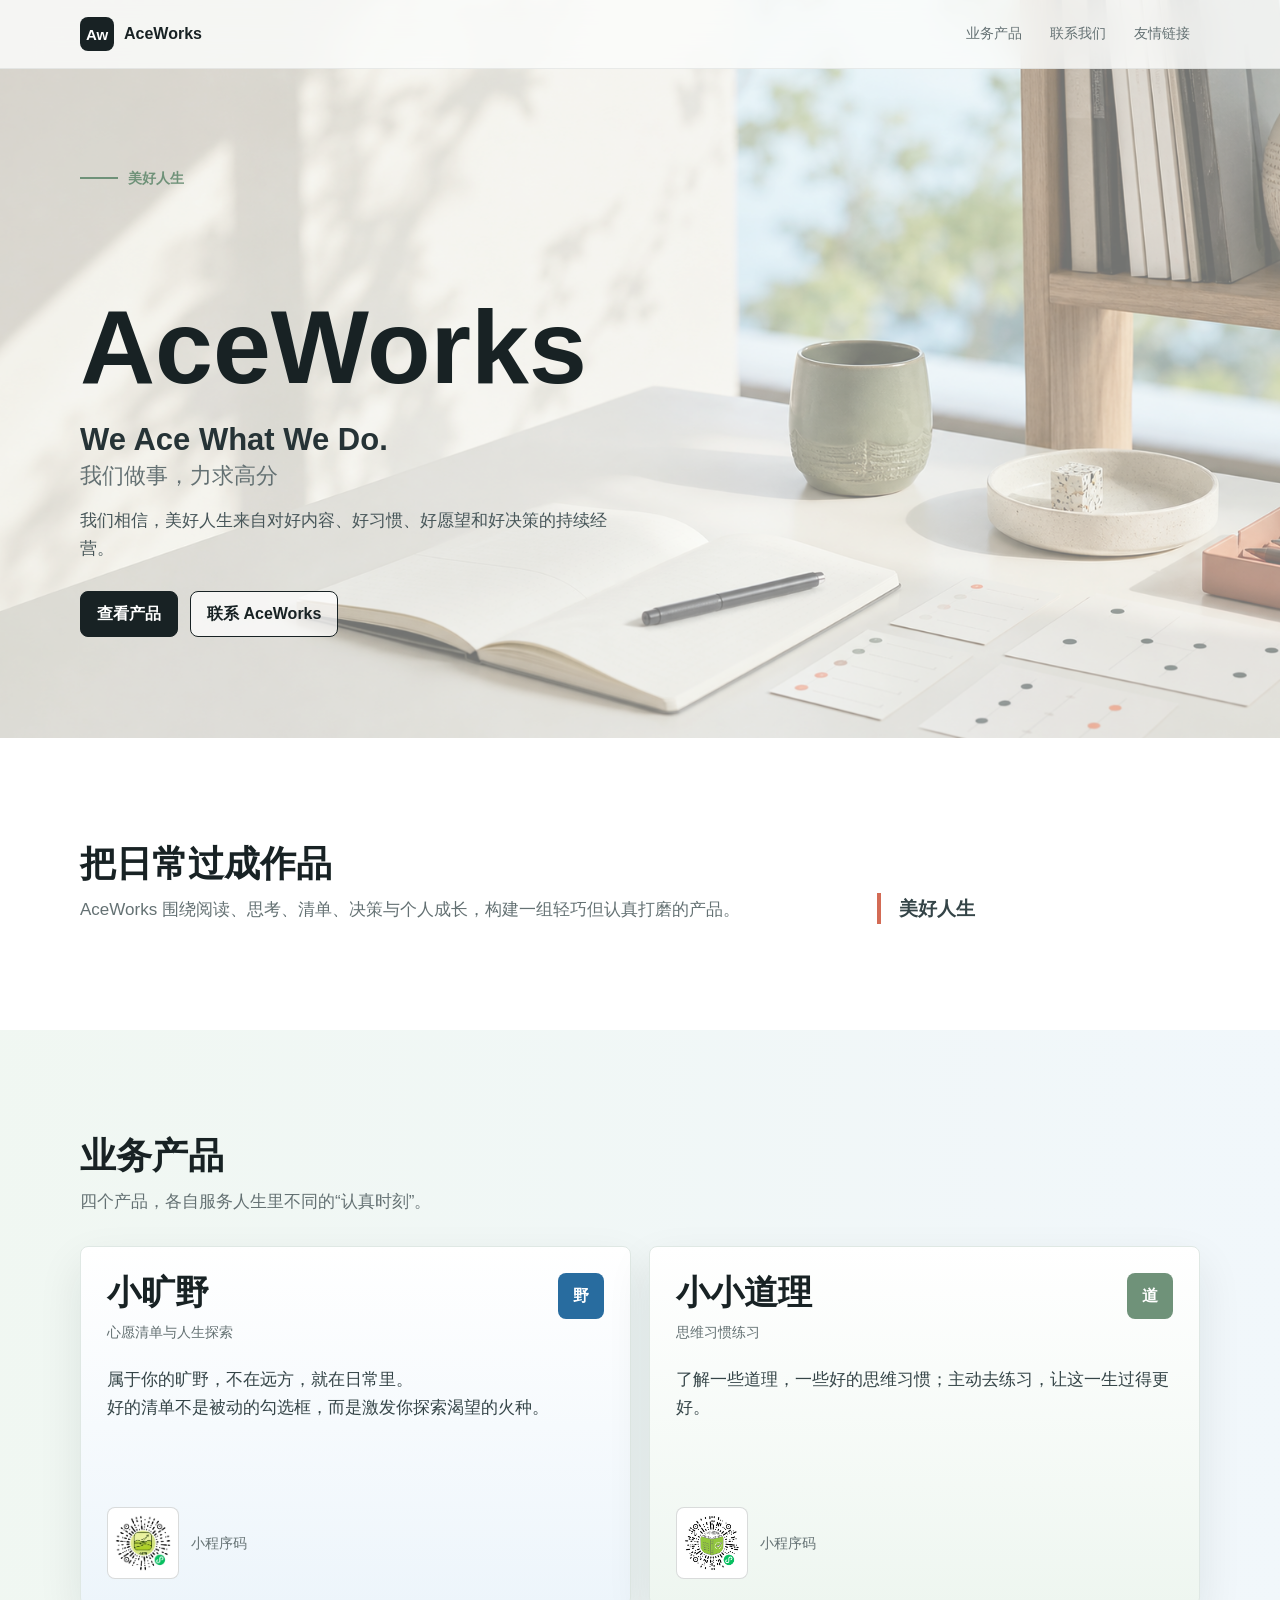
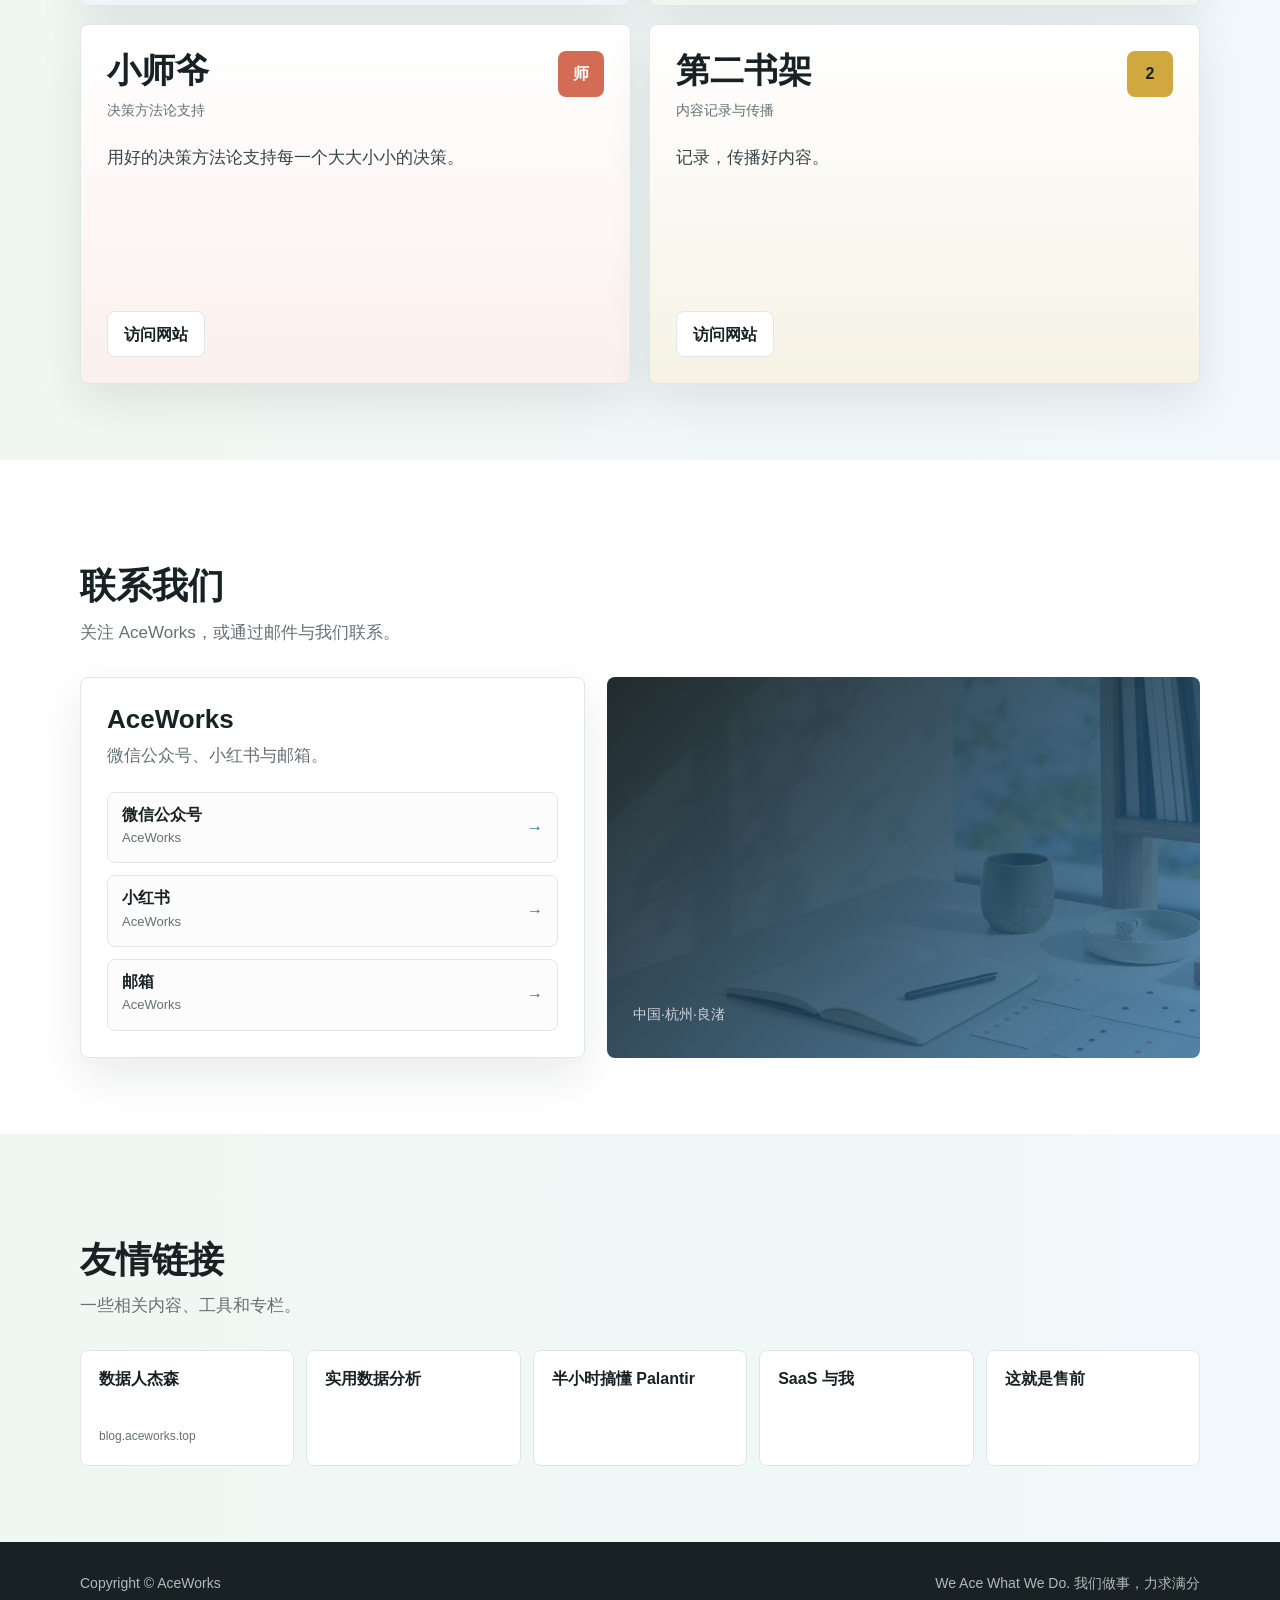
==== index.html @ 4d950285 "init" ====
<!doctype html>
<html lang="zh-CN">
<head>
  <meta charset="utf-8">
  <meta name="viewport" content="width=device-width, initial-scale=1">
  <title>AceWorks｜我们做事，力求高分</title>
  <meta name="description" content="AceWorks 公司介绍首页。我们做事，力求满分。理念：美好人生。">
  <link rel="stylesheet" href="assets/styles.css">
  <!-- Google tag (gtag.js) -->
<script async src="https://www.googletagmanager.com/gtag/js?id=G-B9Q34EMZPG"></script>
<script>
  window.dataLayer = window.dataLayer || [];
  function gtag(){dataLayer.push(arguments);}
  gtag('js', new Date());

  gtag('config', 'G-B9Q34EMZPG');
</script>
</head>
<body>
  <header class="site-header">
    <nav class="nav" aria-label="主导航">
      <a class="brand" href="#top" aria-label="AceWorks 首页">
        <span class="brand-mark">Aw</span>
        <span>AceWorks</span>
      </a>
      <div class="nav-links">
        <a href="#products">业务产品</a>
        <a href="#contact">联系我们</a>
        <a href="#links">友情链接</a>
      </div>
    </nav>
  </header>

  <section class="hero" id="top">
    <div class="hero-inner">
      <div class="hero-copy">
        <div class="eyebrow">美好人生</div>
        <h1>AceWorks</h1>
        <p class="slogan">We Ace What We Do.<span>我们做事，力求高分</span></p>
        <p class="hero-note">我们相信，美好人生来自对好内容、好习惯、好愿望和好决策的持续经营。</p>
        <div class="hero-actions">
          <a class="button" href="#products">查看产品</a>
          <a class="button secondary" href="#contact">联系 AceWorks</a>
        </div>
      </div>
    </div>
  </section>

  <main>
    <section class="section white" aria-labelledby="about-title">
      <div class="wrap">
        <div class="section-head">
          <div>
            <h2 id="about-title">把日常过成作品</h2>
            <p class="lead">AceWorks 围绕阅读、思考、清单、决策与个人成长，构建一组轻巧但认真打磨的产品。</p>
          </div>
          <div class="philosophy">美好人生</div>
        </div>
      </div>
    </section>

    <section class="section tint" id="products" aria-labelledby="products-title">
      <div class="wrap">
        <div class="section-head">
          <div>
            <h2 id="products-title">业务产品</h2>
            <p class="lead">四个产品，各自服务人生里不同的“认真时刻”。</p>
          </div>
        </div>

        <div class="product-grid">

                    <article class="product">
            <div class="product-top">
              <div>
                <h3>小旷野</h3>
                <div class="product-kicker">心愿清单与人生探索</div>
              </div>
              <div class="product-icon" aria-hidden="true">野</div>
            </div>
            <div>
              <p class="product-copy">属于你的旷野，不在远方，就在日常里。</p>
              <p class="product-copy">好的清单不是被动的勾选框，而是激发你探索渴望的火种。</p>
            </div>
            <div class="product-foot">
              <button class="qr-mini" type="button" data-qr="xiaokuangye" aria-label="查看小旷野小程序码"></button>
              <span class="qr-callout">小程序码</span>
            </div>
          </article>



          <article class="product">
            <div class="product-top">
              <div>
                <h3>小小道理</h3>
                <div class="product-kicker">思维习惯练习</div>
              </div>
              <div class="product-icon" aria-hidden="true">道</div>
            </div>
            <p class="product-copy">了解一些道理，一些好的思维习惯；主动去练习，让这一生过得更好。</p>
            <div class="product-foot">
              <button class="qr-mini" type="button" data-qr="xiaoxiaodaoli" aria-label="查看小小道理小程序码"></button>
              <span class="qr-callout">小程序码</span>
            </div>
          </article>



          <article class="product">
            <div class="product-top">
              <div>
                <h3>小师爷</h3>
                <div class="product-kicker">决策方法论支持</div>
              </div>
              <div class="product-icon" aria-hidden="true">师</div>
            </div>
            <p class="product-copy">用好的决策方法论支持每一个大大小小的决策。</p>
            <div class="product-foot">
              <a class="button ghost" href="https://istrategy.aceworks.top/" target="_blank" rel="noopener">访问网站</a>
            </div>
          </article>

                    <article class="product">
            <div class="product-top">
              <div>
                <h3>第二书架</h3>
                <div class="product-kicker">内容记录与传播</div>
              </div>
              <div class="product-icon" aria-hidden="true">2</div>
            </div>
            <p class="product-copy">记录，传播好内容。</p>
            <div class="product-foot">
              <a class="button ghost" href="https://r.aceworks.top/" target="_blank" rel="noopener">访问网站</a>
            </div>
          </article>

        </div>
      </div>
    </section>

    <section class="section white" id="contact" aria-labelledby="contact-title">
      <div class="wrap">
        <div class="section-head">
          <div>
            <h2 id="contact-title">联系我们</h2>
            <p class="lead">关注 AceWorks，或通过邮件与我们联系。</p>
          </div>
        </div>

        <div class="contact-layout">
          <div class="contact-panel">
            <h3>AceWorks</h3>
            <p class="lead">微信公众号、小红书与邮箱。</p>
            <div class="contact-list">
              <button class="contact-button" type="button" data-qr="wechat">
                <span><strong>微信公众号</strong><span>AceWorks</span></span>
                <span class="arrow">→</span>
              </button>
              <button class="contact-button" type="button" data-qr="xiaohongshu">
                <span><strong>小红书</strong><span>AceWorks</span></span>
                <span class="arrow">→</span>
              </button>
              <a class="contact-button" href="mailto:jason.zhao@live.cn">
                <span><strong>邮箱</strong><span>AceWorks</span></span>
                <span class="arrow">→</span>
              </a>
            </div>
          </div>

          <div class="location">
            <p>中国·杭州·良渚</p>
          </div>
        </div>
      </div>
    </section>

    <section class="section tint" id="links" aria-labelledby="links-title">
      <div class="wrap">
        <div class="section-head">
          <div>
            <h2 id="links-title">友情链接</h2>
            <p class="lead">一些相关内容、工具和专栏。</p>
          </div>
        </div>

        <div class="links-grid">
          <a class="friend-link" href="https://blog.aceworks.top/" target="_blank" rel="noopener">
            <strong>数据人杰森</strong>
            <span>blog.aceworks.top</span>
          </a>
          <a class="friend-link" href="https://xiaobot.net/p/bi" target="_blank" rel="noopener">
            <strong>实用数据分析</strong>
          </a>
          <a class="friend-link" href="https://xiaobot.net/p/saas" target="_blank" rel="noopener">
            <strong>半小时搞懂 Palantir</strong>
          </a>
          <a class="friend-link" href="https://xiaobot.net/p/saas" target="_blank" rel="noopener">
            <strong>SaaS 与我</strong>
          </a>
          <a class="friend-link" href="https://xiaobot.net/p/saas" target="_blank" rel="noopener">
            <strong>这就是售前</strong>
          </a>
        </div>
      </div>
    </section>
  </main>

  <footer class="site-footer">
    <div class="footer-inner">
      <span>Copyright © AceWorks</span>
      <span>We Ace What We Do. 我们做事，力求满分</span>
    </div>
  </footer>

  <div class="modal" id="qrModal" role="dialog" aria-modal="true" aria-labelledby="qrTitle" aria-hidden="true">
    <div class="modal-dialog">
      <div class="modal-head">
        <div>
          <h2 class="modal-title" id="qrTitle">AceWorks</h2>
          <p class="modal-subtitle" id="qrSubtitle">二维码</p>
        </div>
        <button class="close" type="button" data-close aria-label="关闭">×</button>
      </div>
      <div class="qr-large" id="qrLarge"></div>
      <p class="modal-note" id="qrNote">二维码素材待补充</p>
    </div>
  </div>

  <script>
    const qrContent = {
      xiaoxiaodaoli: {
        title: "小小道理",
        subtitle: "小程序码",
        note: "扫码打开小小道理小程序",
        image: "assets/xxdl.png"
      },
      xiaokuangye: {
        title: "小旷野",
        subtitle: "小程序码",
        note: "扫码打开小旷野小程序",
        image: "assets/xky.jpg"
      },
      wechat: {
        title: "微信公众号",
        subtitle: "AceWorks",
        note: "扫码关注 AceWorks 微信公众号",
        image: "assets/aceworks_mp.jpg"
      },
      xiaohongshu: {
        title: "小红书",
        subtitle: "AceWorks",
        note: "小红书二维码素材待补充",
        seed: "aceworks-xiaohongshu"
      }
    };

    const modal = document.querySelector("#qrModal");
    const qrTitle = document.querySelector("#qrTitle");
    const qrSubtitle = document.querySelector("#qrSubtitle");
    const qrNote = document.querySelector("#qrNote");
    const qrLarge = document.querySelector("#qrLarge");
    const closeButton = document.querySelector("[data-close]");

    function hashSeed(seed) {
      let value = 2166136261;
      for (let index = 0; index < seed.length; index += 1) {
        value ^= seed.charCodeAt(index);
        value = Math.imul(value, 16777619);
      }
      return value >>> 0;
    }

    function shouldFill(seedValue, row, col) {
      const mixed = Math.imul(row + 11, 2654435761) ^ Math.imul(col + 17, 1597334677) ^ seedValue;
      return (mixed >>> 0) % 7 < 3;
    }

    function isFinder(row, col, top, left) {
      const r = row - top;
      const c = col - left;
      if (r < 0 || r > 6 || c < 0 || c > 6) {
        return false;
      }
      return r === 0 || r === 6 || c === 0 || c === 6 || (r >= 2 && r <= 4 && c >= 2 && c <= 4);
    }

    function renderQr(target, seed) {
      const seedValue = hashSeed(seed);
      const grid = document.createElement("div");
      grid.className = "qr-grid";

      for (let row = 0; row < 21; row += 1) {
        for (let col = 0; col < 21; col += 1) {
          const cell = document.createElement("span");
          const finder = isFinder(row, col, 0, 0) || isFinder(row, col, 0, 14) || isFinder(row, col, 14, 0);
          const timing = (row === 8 || col === 8) && (row + col) % 2 === 0;
          const filled = finder || timing || shouldFill(seedValue, row, col);
          cell.className = filled ? "qr-cell is-dark" : "qr-cell";
          grid.appendChild(cell);
        }
      }

      target.textContent = "";
      target.appendChild(grid);
    }

    function renderQrImage(target, content) {
      if (!content.image) {
        renderQr(target, content.seed);
        return;
      }

      const image = document.createElement("img");
      image.className = "qr-image";
      image.src = content.image;
      image.alt = `${content.title}${content.subtitle}`;

      target.textContent = "";
      target.appendChild(image);
    }

    function openQr(key) {
      const content = qrContent[key];
      if (!content) {
        return;
      }

      qrTitle.textContent = content.title;
      qrSubtitle.textContent = content.subtitle;
      qrNote.textContent = content.note;
      renderQrImage(qrLarge, content);
      modal.classList.add("is-open");
      modal.setAttribute("aria-hidden", "false");
      closeButton.focus();
    }

    function closeQr() {
      modal.classList.remove("is-open");
      modal.setAttribute("aria-hidden", "true");
    }

    document.querySelectorAll("[data-qr]").forEach((trigger) => {
      const key = trigger.getAttribute("data-qr");
      if (trigger.classList.contains("qr-mini")) {
        renderQrImage(trigger, qrContent[key]);
      }
      trigger.addEventListener("click", () => openQr(key));
    });

    closeButton.addEventListener("click", closeQr);
    modal.addEventListener("click", (event) => {
      if (event.target === modal) {
        closeQr();
      }
    });
    document.addEventListener("keydown", (event) => {
      if (event.key === "Escape") {
        closeQr();
      }
    });
  </script>
</body>
</html>
---- assets/styles.css ----
:root {
  --ink: #182224;
  --muted: #647173;
  --paper: #fbfcfb;
  --white: #ffffff;
  --line: #dfe8e4;
  --sage: #6f9279;
  --blue: #286c9f;
  --coral: #d36b55;
  --yellow: #d0a83f;
  --soft-green: #eef6f0;
  --soft-blue: #edf5fb;
  --soft-coral: #fbf0ed;
  --shadow: 0 18px 45px rgba(24, 34, 36, 0.09);
}

* {
  box-sizing: border-box;
}

html {
  scroll-behavior: smooth;
}

body {
  margin: 0;
  color: var(--ink);
  background: var(--paper);
  font-family: -apple-system, BlinkMacSystemFont, "Segoe UI", "PingFang SC", "Microsoft YaHei", sans-serif;
  line-height: 1.65;
}

img {
  display: block;
  max-width: 100%;
}

a {
  color: inherit;
  text-decoration: none;
}

button,
input,
textarea {
  font: inherit;
}

.site-header {
  position: fixed;
  z-index: 10;
  top: 0;
  left: 0;
  right: 0;
  border-bottom: 1px solid rgba(24, 34, 36, 0.08);
  background: rgba(251, 252, 251, 0.84);
  backdrop-filter: blur(18px);
}

.nav {
  width: min(1120px, calc(100% - 40px));
  min-height: 68px;
  margin: 0 auto;
  display: flex;
  align-items: center;
  justify-content: space-between;
  gap: 24px;
}

.brand {
  display: inline-flex;
  align-items: center;
  gap: 10px;
  font-weight: 800;
  letter-spacing: 0;
}

.brand-mark {
  width: 34px;
  height: 34px;
  display: grid;
  place-items: center;
  color: var(--white);
  background: var(--ink);
  border-radius: 8px;
  font-size: 15px;
  line-height: 1;
}

.nav-links {
  display: flex;
  align-items: center;
  gap: 8px;
  color: var(--muted);
  font-size: 14px;
  white-space: nowrap;
}

.nav-links a {
  padding: 7px 10px;
  border-radius: 8px;
}

.nav-links a:hover {
  color: var(--ink);
  background: rgba(111, 146, 121, 0.12);
}

.hero {
  min-height: 82svh;
  position: relative;
  display: grid;
  align-items: center;
  overflow: hidden;
  background: url("aceworks-hero.png") center / cover no-repeat;
}

.hero::before {
  content: "";
  position: absolute;
  inset: 0;
  background: rgba(248, 250, 247, 0.46);
}

.hero-inner {
  position: relative;
  z-index: 1;
  width: min(1120px, calc(100% - 40px));
  margin: 0 auto;
  padding: 118px 0 58px;
}

.hero-copy {
  width: min(690px, 100%);
}

.eyebrow {
  display: inline-flex;
  align-items: center;
  gap: 10px;
  margin-bottom: 22px;
  color: var(--sage);
  font-size: 14px;
  font-weight: 760;
}

.eyebrow::before {
  content: "";
  width: 38px;
  height: 2px;
  background: currentColor;
}

h3 {
  margin-top: 0;
}
p {
  margin-top: 0;
}

h1 {
  margin-bottom: 22px;
  font-size: clamp(46px, 9vw, 104px);
  line-height: 0.95;
  letter-spacing: 0;
  font-weight: 860;
}

.slogan {
  margin-bottom: 16px;
  font-size: clamp(20px, 3vw, 31px);
  line-height: 1.35;
  color: #263336;
  font-weight: 720;
}

.slogan span {
  display: block;
  color: var(--muted);
  font-size: clamp(17px, 2vw, 22px);
  font-weight: 520;
}

.hero-note {
  max-width: 540px;
  margin-bottom: 28px;
  color: #465558;
  font-size: 17px;
}

.hero-actions {
  display: flex;
  flex-wrap: wrap;
  gap: 12px;
}

.button {
  min-height: 46px;
  display: inline-flex;
  align-items: center;
  justify-content: center;
  gap: 8px;
  padding: 11px 16px;
  border: 1px solid var(--ink);
  border-radius: 8px;
  background: var(--ink);
  color: var(--white);
  cursor: pointer;
  font-weight: 720;
  line-height: 1.2;
  transition: transform 160ms ease, box-shadow 160ms ease, background 160ms ease;
}

.button:hover {
  transform: translateY(-1px);
  box-shadow: 0 10px 22px rgba(24, 34, 36, 0.18);
}

.button.secondary {
  color: var(--ink);
  background: rgba(255, 255, 255, 0.72);
}

.button.ghost {
  color: var(--ink);
  background: var(--white);
  border-color: var(--line);
}

main {
  background: var(--paper);
}

.section {
  padding: 76px 0;
}

.section.white {
  background: var(--white);
}

.section.tint {
  background:
    linear-gradient(90deg, rgba(238, 246, 240, 0.82), rgba(237, 245, 251, 0.72));
}

.wrap {
  width: min(1120px, calc(100% - 40px));
  margin: 0 auto;
}

.section-head {
  display: grid;
  grid-template-columns: minmax(0, 0.7fr) minmax(260px, 0.3fr);
  gap: 42px;
  align-items: end;
  margin-bottom: 30px;
}

h2 {
  margin-bottom: 12px;
  font-size: 36px;
  line-height: 1.12;
  letter-spacing: 0;
  font-weight: 820;
}

.lead {
  margin-bottom: 0;
  color: var(--muted);
  font-size: 17px;
}

.philosophy {
  padding-left: 18px;
  border-left: 4px solid var(--coral);
  color: #344447;
  font-size: 19px;
  font-weight: 700;
}

.product-grid {
  display: grid;
  grid-template-columns: repeat(2, minmax(0, 1fr));
  gap: 18px;
}

.product {
  min-width: 0;
  min-height: 360px;
  display: grid;
  grid-template-rows: auto 1fr auto;
  gap: 22px;
  padding: 26px;
  border: 1px solid var(--line);
  border-radius: 8px;
  background: var(--white);
  box-shadow: var(--shadow);
}

.product:nth-child(1) {
  background: linear-gradient(180deg, #ffffff, var(--soft-blue));
}

.product:nth-child(2) {
  background: linear-gradient(180deg, #ffffff, var(--soft-green));
}

.product:nth-child(3) {
  background: linear-gradient(180deg, #ffffff, var(--soft-coral));
}

.product:nth-child(4) {
  background: linear-gradient(180deg, #ffffff, #f6f2e5);
}

.product-top {
  display: flex;
  justify-content: space-between;
  gap: 18px;
  align-items: flex-start;
}

h3 {
  margin-bottom: 8px;
  font-size: clamp(24px, 3vw, 34px);
  line-height: 1.16;
  letter-spacing: 0;
  font-weight: 820;
}

.product-kicker {
  color: var(--muted);
  font-size: 14px;
}

.product-icon {
  width: 46px;
  height: 46px;
  flex: 0 0 auto;
  display: grid;
  place-items: center;
  color: var(--white);
  border-radius: 8px;
  background: var(--sage);
  font-weight: 820;
}

.product:nth-child(1) .product-icon {
  background: var(--blue);
}

.product:nth-child(3) .product-icon {
  background: var(--coral);
}

.product:nth-child(4) .product-icon {
  background: var(--yellow);
  color: var(--ink);
}

.product-copy {
  margin: 0;
  color: #344447;
  font-size: 17px;
}

.quote {
  margin: 14px 0 0;
  padding-left: 14px;
  border-left: 3px solid rgba(211, 107, 85, 0.66);
  color: #5a4945;
  font-size: 15px;
}

.product-foot {
  display: flex;
  flex-wrap: wrap;
  align-items: center;
  gap: 12px;
}

.qr-mini {
  width: 72px;
  height: 72px;
  display: grid;
  place-items: center;
  padding: 7px;
  border: 1px solid rgba(24, 34, 36, 0.16);
  border-radius: 8px;
  background: var(--white);
  cursor: pointer;
  overflow: hidden;
}

.qr-mini .qr-grid {
  width: 100%;
  height: 100%;
}

.qr-callout {
  display: inline-flex;
  align-items: center;
  gap: 10px;
  color: var(--muted);
  font-size: 14px;
}

.contact-layout {
  display: grid;
  grid-template-columns: minmax(0, 0.46fr) minmax(0, 0.54fr);
  gap: 22px;
  align-items: stretch;
}

.contact-panel {
  padding: 26px;
  border: 1px solid var(--line);
  border-radius: 8px;
  background: var(--white);
  box-shadow: var(--shadow);
}

.contact-panel h3 {
  font-size: 26px;
}

.contact-list {
  display: grid;
  gap: 12px;
  margin-top: 22px;
}

.contact-button {
  width: 100%;
  min-height: 54px;
  display: flex;
  align-items: center;
  justify-content: space-between;
  gap: 16px;
  padding: 12px 14px;
  border: 1px solid var(--line);
  border-radius: 8px;
  background: var(--paper);
  color: var(--ink);
  cursor: pointer;
  text-align: left;
}

.contact-button:hover {
  border-color: rgba(40, 108, 159, 0.42);
  background: var(--soft-blue);
}

.contact-button strong {
  display: block;
  color: var(--ink);
  line-height: 1.2;
}

.contact-button > span:first-child {
  color: var(--ink);
  font-size: inherit;
}

.contact-button > span:first-child > span {
  color: var(--muted);
  font-size: 13px;
}

.arrow {
  flex: 0 0 auto;
  color: var(--blue);
  font-weight: 800;
}

.location {
  min-height: 100%;
  display: grid;
  align-content: end;
  padding: 26px;
  color: var(--white);
  border-radius: 8px;
  background:
    linear-gradient(135deg, rgba(24, 34, 36, 0.94), rgba(40, 108, 159, 0.74)),
    url("aceworks-hero.png") center / cover no-repeat;
}

.location p {
  margin-bottom: 6px;
  color: rgba(255, 255, 255, 0.76);
  font-size: 14px;
}

.location strong {
  font-size: clamp(34px, 5vw, 62px);
  line-height: 1;
  letter-spacing: 0;
}

.links-grid {
  display: grid;
  grid-template-columns: repeat(5, minmax(0, 1fr));
  gap: 12px;
}

.friend-link {
  min-height: 116px;
  display: flex;
  flex-direction: column;
  justify-content: space-between;
  gap: 18px;
  padding: 18px;
  border: 1px solid var(--line);
  border-radius: 8px;
  background: var(--white);
  color: var(--ink);
}

.friend-link:hover {
  border-color: rgba(111, 146, 121, 0.5);
  box-shadow: 0 12px 24px rgba(24, 34, 36, 0.08);
}

.friend-link strong {
  font-size: 16px;
  line-height: 1.3;
}

.friend-link span {
  color: var(--muted);
  font-size: 12px;
  overflow-wrap: anywhere;
}

.site-footer {
  padding: 30px 0 38px;
  color: var(--muted);
  background: var(--ink);
}

.footer-inner {
  width: min(1120px, calc(100% - 40px));
  margin: 0 auto;
  display: flex;
  justify-content: space-between;
  gap: 20px;
  color: rgba(255, 255, 255, 0.68);
  font-size: 14px;
}

.modal {
  position: fixed;
  z-index: 30;
  inset: 0;
  display: none;
  align-items: center;
  justify-content: center;
  padding: 24px;
  background: rgba(16, 24, 26, 0.58);
}

.modal.is-open {
  display: flex;
}

.modal-dialog {
  width: min(380px, 100%);
  padding: 24px;
  border-radius: 8px;
  background: var(--white);
  box-shadow: 0 26px 80px rgba(0, 0, 0, 0.24);
}

.modal-head {
  display: flex;
  justify-content: space-between;
  align-items: flex-start;
  gap: 18px;
  margin-bottom: 18px;
}

.modal-title {
  margin: 0;
  font-size: 23px;
  line-height: 1.2;
}

.modal-subtitle {
  margin: 7px 0 0;
  color: var(--muted);
  font-size: 14px;
}

.close {
  width: 34px;
  height: 34px;
  display: grid;
  place-items: center;
  border: 1px solid var(--line);
  border-radius: 8px;
  background: var(--paper);
  color: var(--ink);
  cursor: pointer;
  font-size: 20px;
  line-height: 1;
}

.qr-large {
  width: min(260px, 100%);
  aspect-ratio: 1;
  margin: 0 auto;
  padding: 16px;
  border: 1px solid var(--line);
  border-radius: 8px;
  background: var(--white);
}

.qr-grid {
  display: grid;
  grid-template-columns: repeat(21, 1fr);
  grid-template-rows: repeat(21, 1fr);
  width: 100%;
  height: 100%;
  background: #fff;
}

.qr-cell {
  background: transparent;
}

.qr-cell.is-dark {
  background: var(--ink);
}

.qr-image {
  width: 100%;
  height: 100%;
  object-fit: contain;
}

.modal-note {
  margin: 14px 0 0;
  color: var(--muted);
  font-size: 13px;
  text-align: center;
}

@media (max-width: 900px) {
  .nav {
    min-height: 62px;
  }

  .nav-links {
    display: none;
  }

  .hero {
    min-height: 80svh;
    background-position: 58% center;
  }

  .hero::before {
    background: rgba(248, 250, 247, 0.68);
  }

  .section {
    padding: 58px 0;
  }

  .section-head,
  .contact-layout {
    grid-template-columns: 1fr;
  }

  .product-grid {
    grid-template-columns: 1fr;
  }

  .links-grid {
    grid-template-columns: repeat(2, minmax(0, 1fr));
  }
}

@media (max-width: 560px) {
  .nav,
  .hero-inner,
  .wrap,
  .footer-inner {
    width: min(100% - 28px, 1120px);
  }

  .hero-inner {
    padding-top: 98px;
  }

  .hero-actions,
  .product-foot {
    align-items: stretch;
    flex-direction: column;
  }

  .button {
    width: 100%;
  }

  .product,
  .contact-panel,
  .location {
    padding: 20px;
  }

  .product-top {
    align-items: center;
  }

  .links-grid {
    grid-template-columns: 1fr;
  }

  .footer-inner {
    flex-direction: column;
  }
}
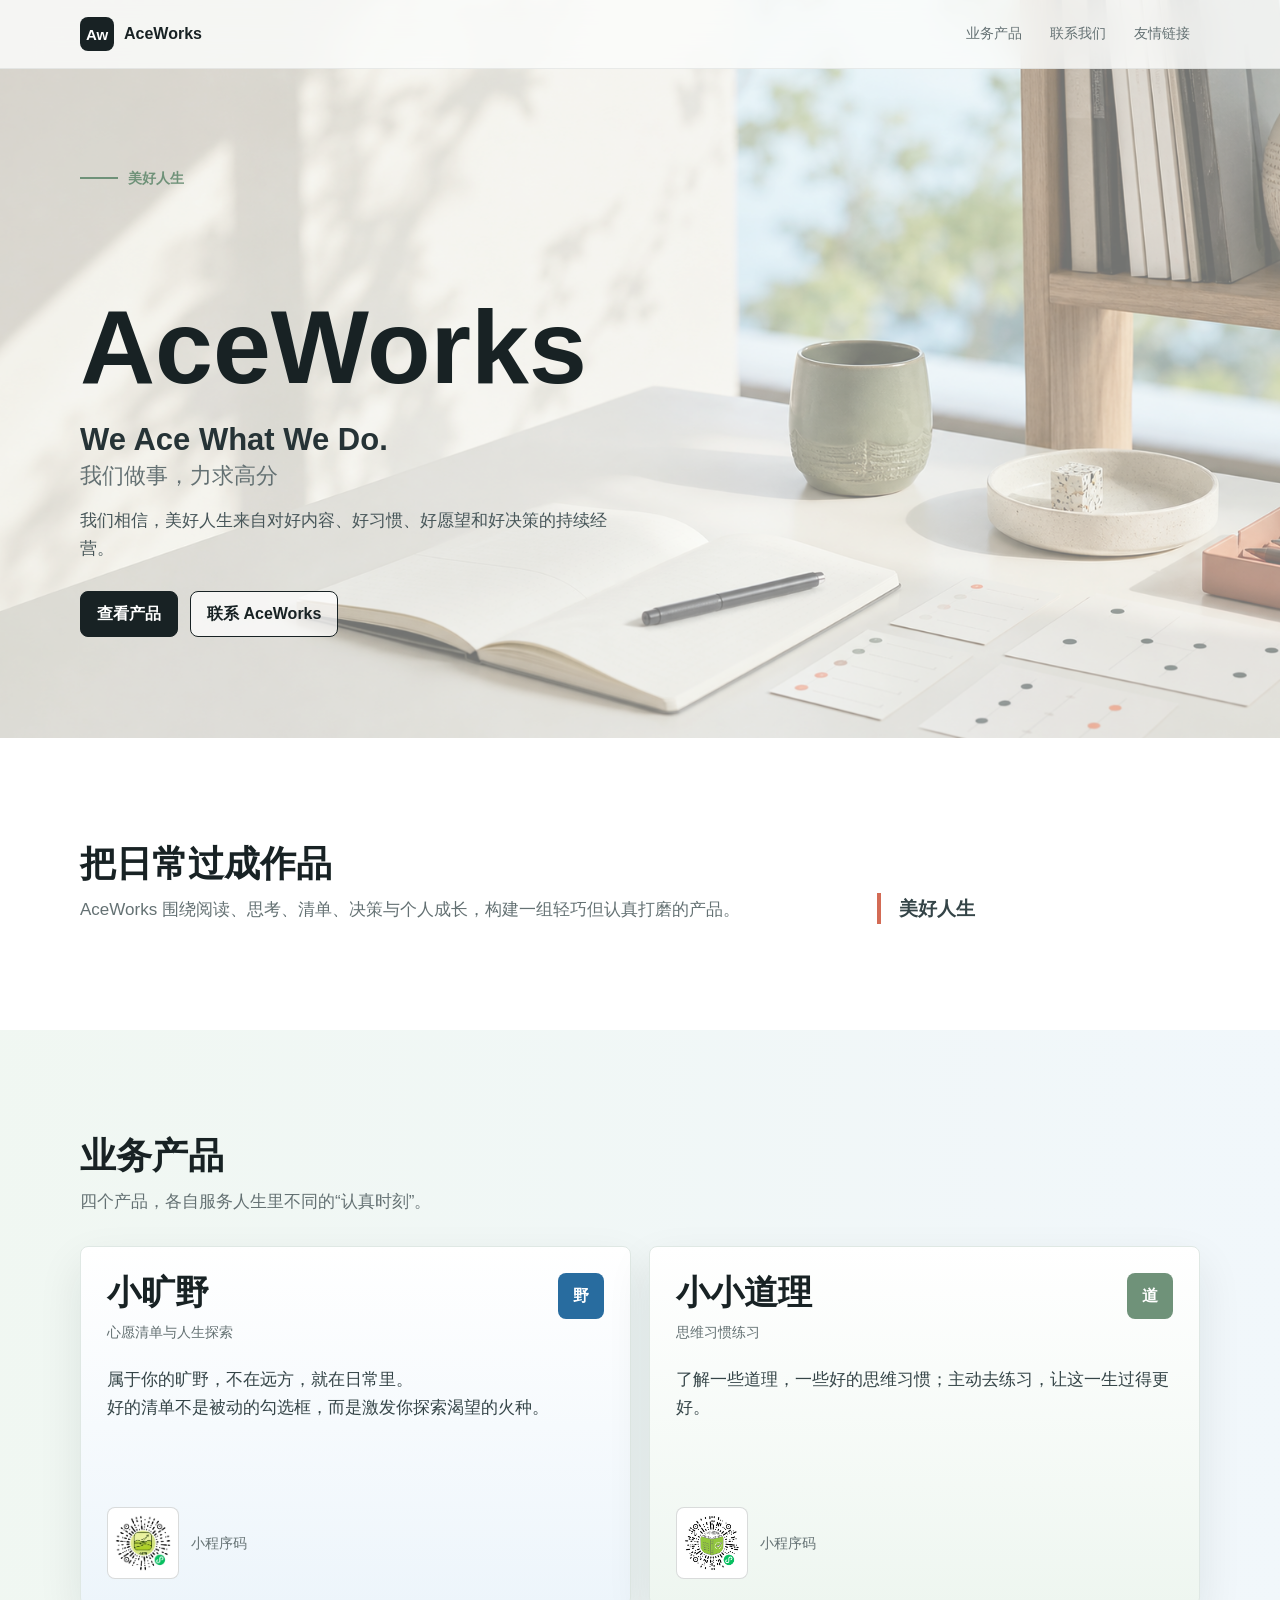
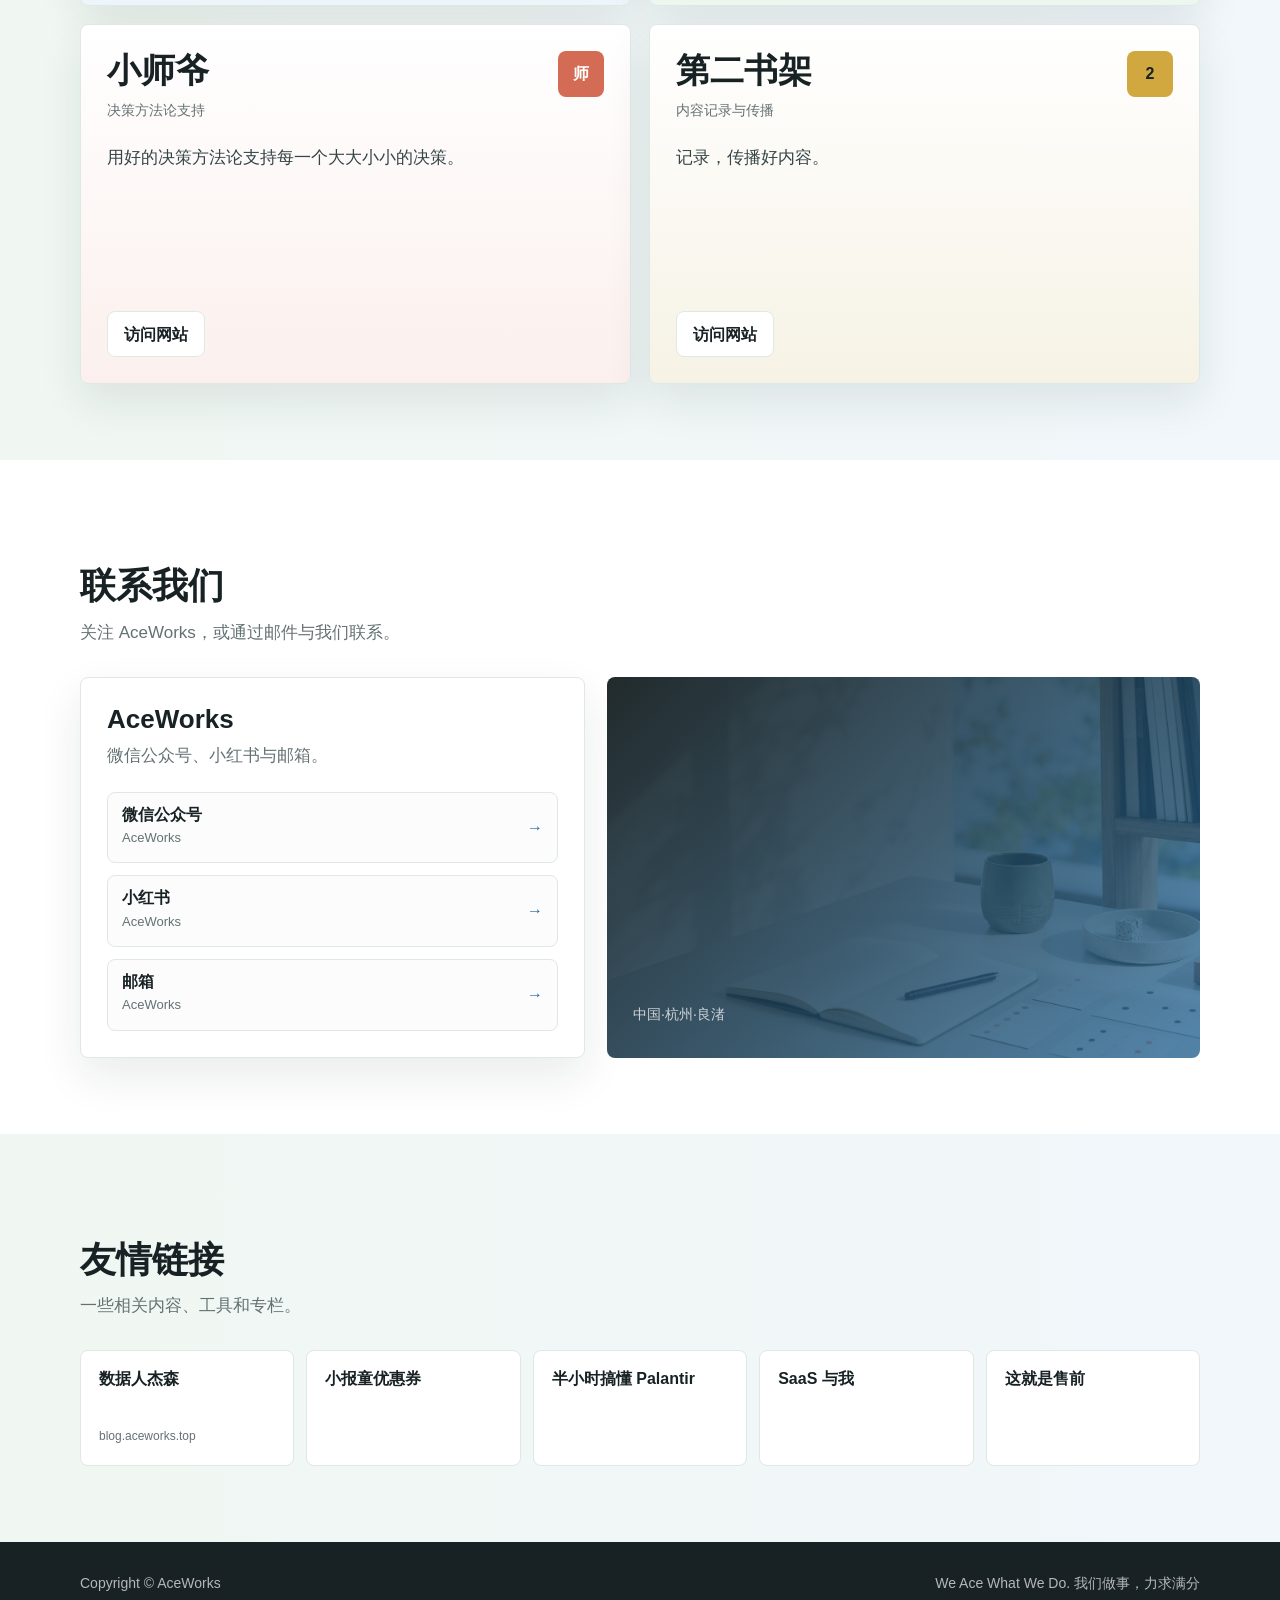
==== commit f4a3c2a3: "add static resource" ====
--- a/index.html
+++ b/index.html
@@ -189,8 +189,8 @@
             <strong>数据人杰森</strong>
             <span>blog.aceworks.top</span>
           </a>
-          <a class="friend-link" href="https://xiaobot.net/p/bi" target="_blank" rel="noopener">
-            <strong>实用数据分析</strong>
+          <a class="friend-link" href="https://aceworks.top/xiaobot.html" target="_blank" rel="noopener">
+            <strong>小报童优惠券</strong>
           </a>
           <a class="friend-link" href="https://xiaobot.net/p/saas" target="_blank" rel="noopener">
             <strong>半小时搞懂 Palantir</strong>
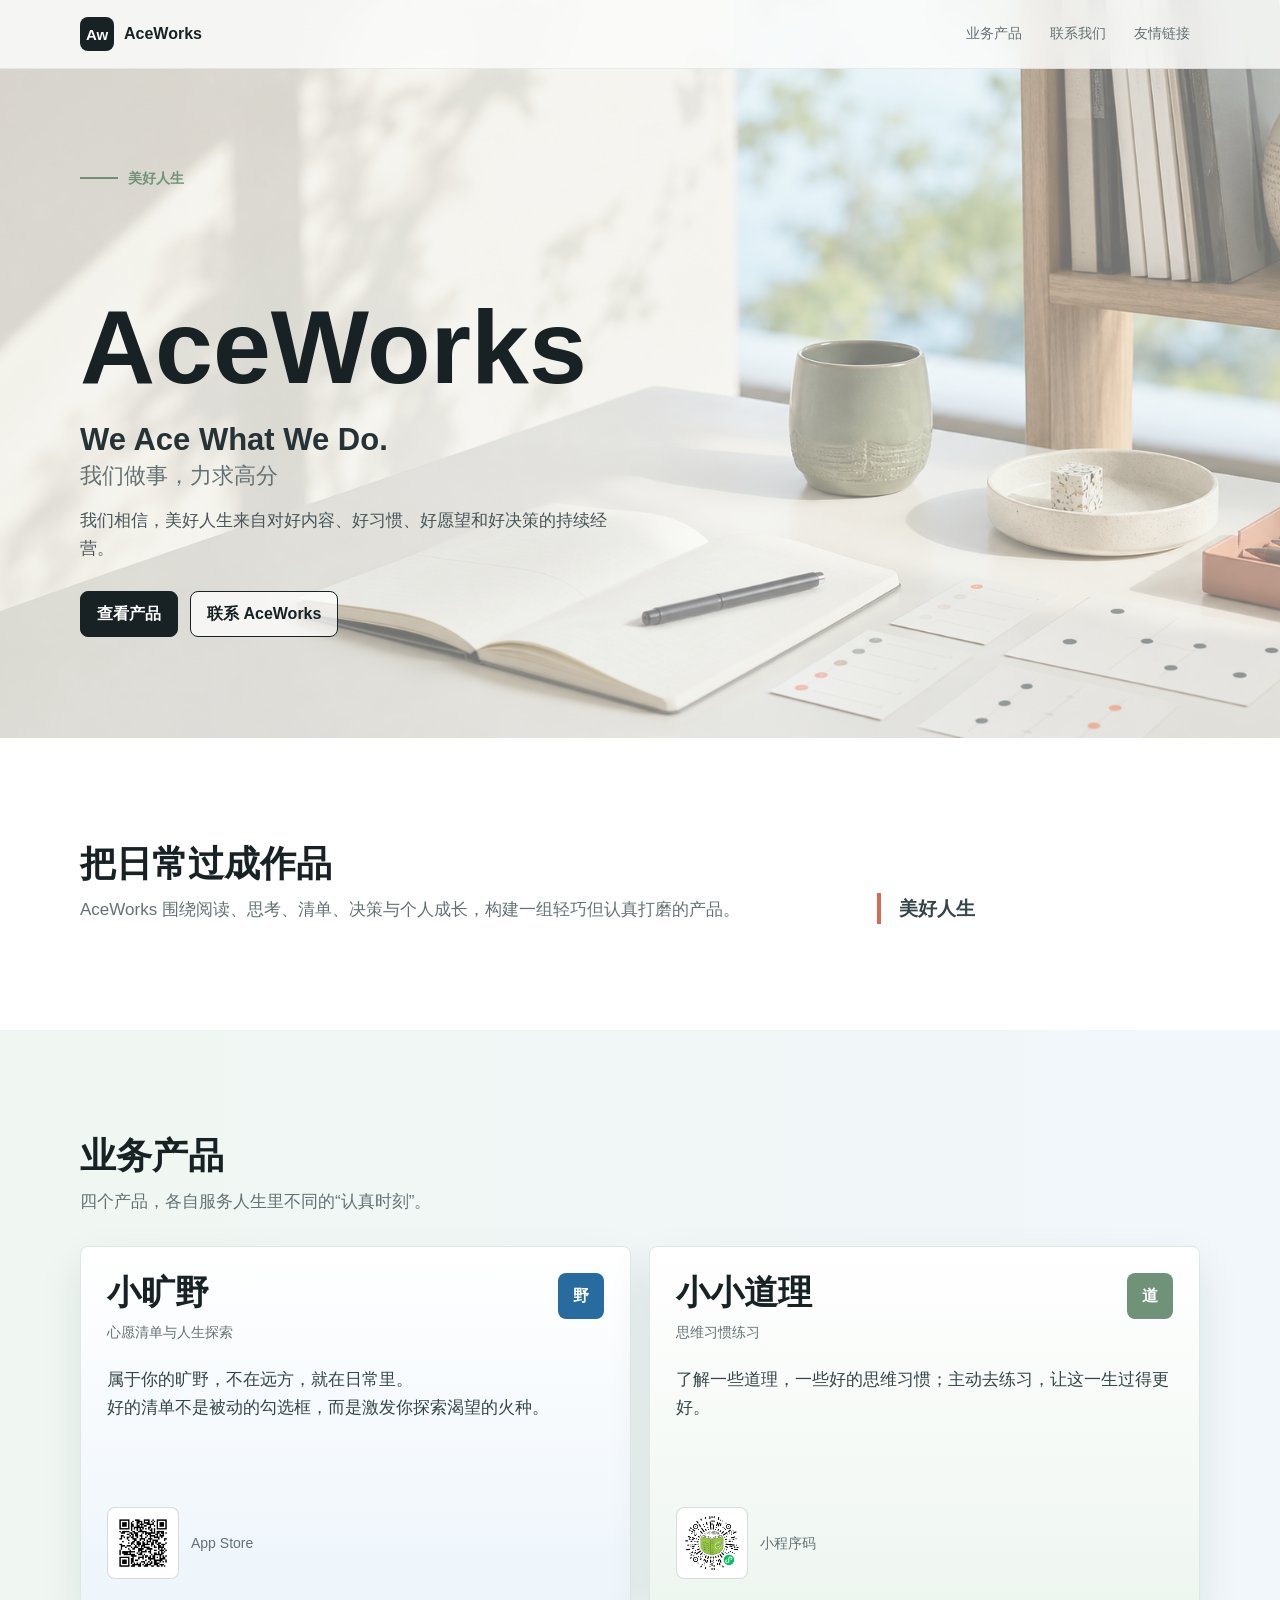
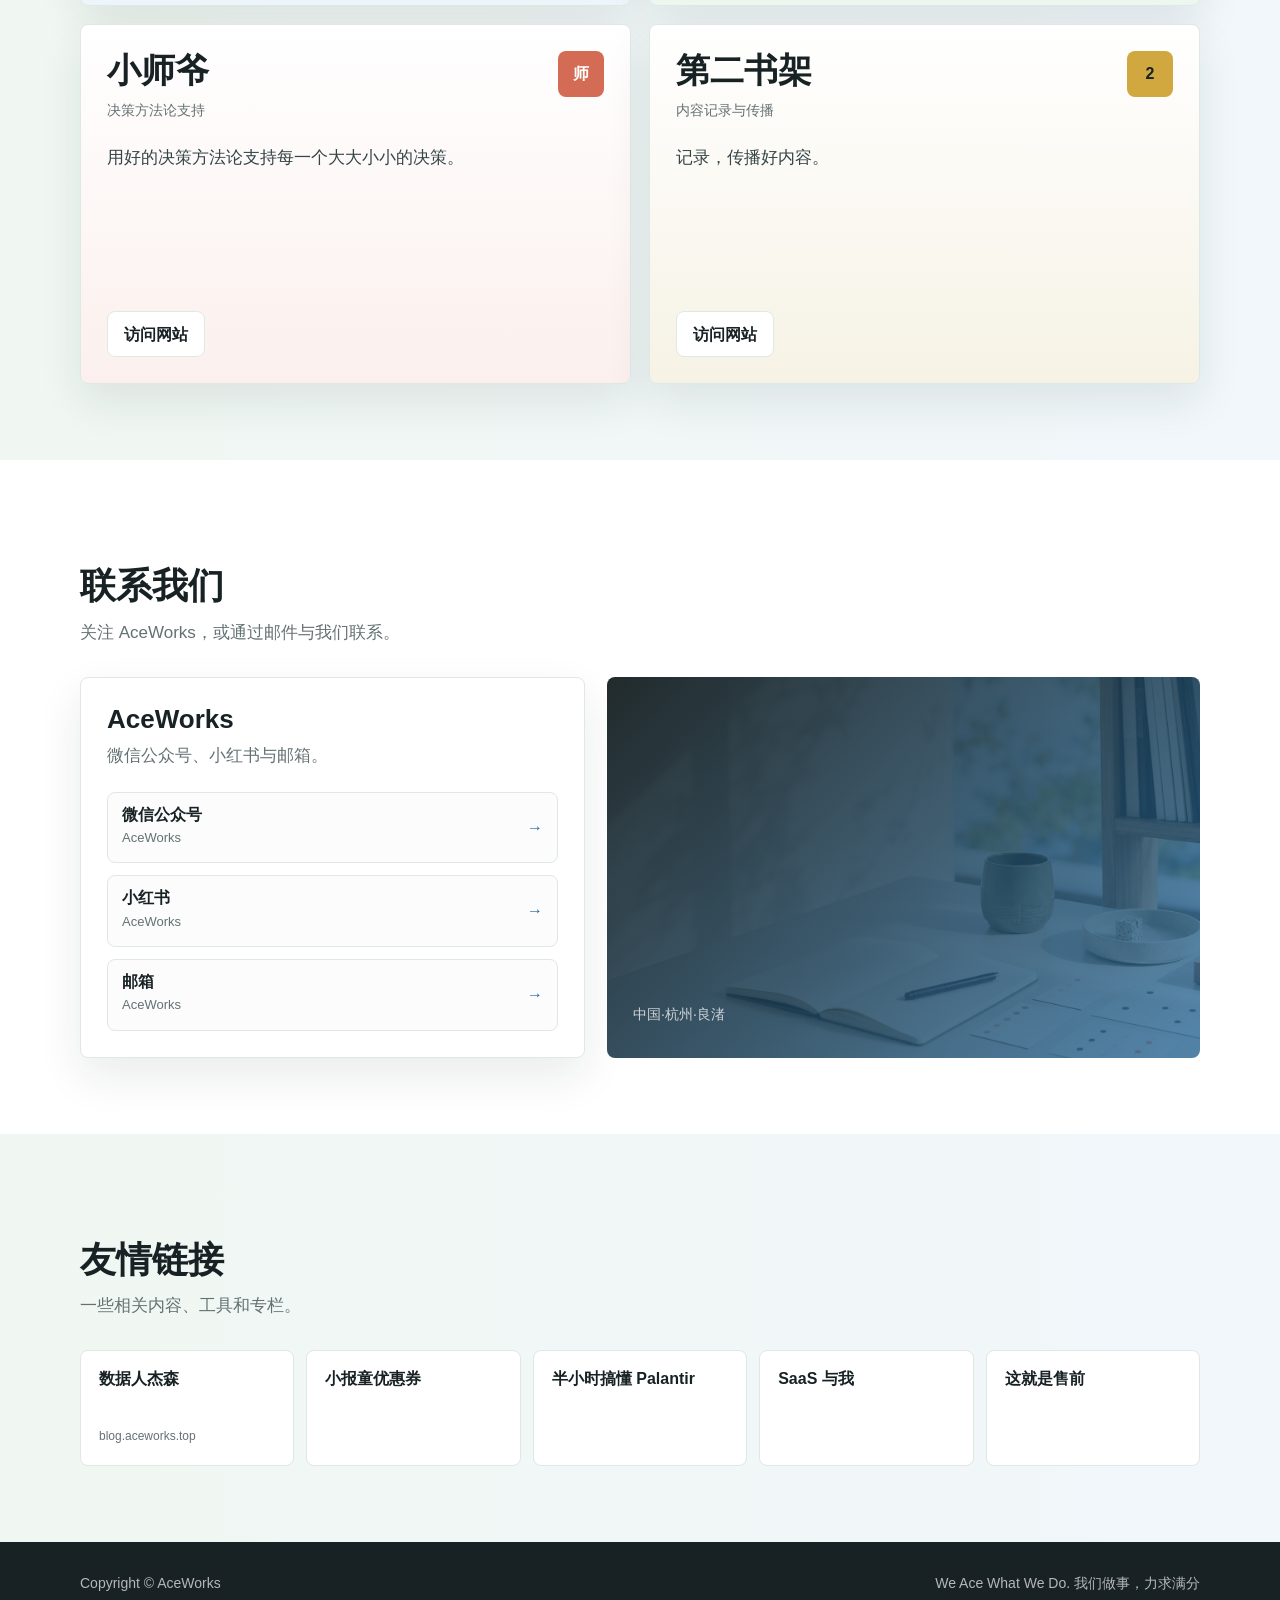
==== commit bb9d5fbb: "change qrcode for xky" ====
--- a/index.html
+++ b/index.html
@@ -84,7 +84,7 @@
             </div>
             <div class="product-foot">
               <button class="qr-mini" type="button" data-qr="xiaokuangye" aria-label="查看小旷野小程序码"></button>
-              <span class="qr-callout">小程序码</span>
+              <span class="qr-callout">App Store</span>
             </div>
           </article>
 
@@ -237,9 +237,9 @@
       },
       xiaokuangye: {
         title: "小旷野",
-        subtitle: "小程序码",
-        note: "扫码打开小旷野小程序",
-        image: "assets/xky.jpg"
+        subtitle: "AppStore地址",
+        note: "iPhone相机扫码",
+        image: "assets/xky.png"
       },
       wechat: {
         title: "微信公众号",
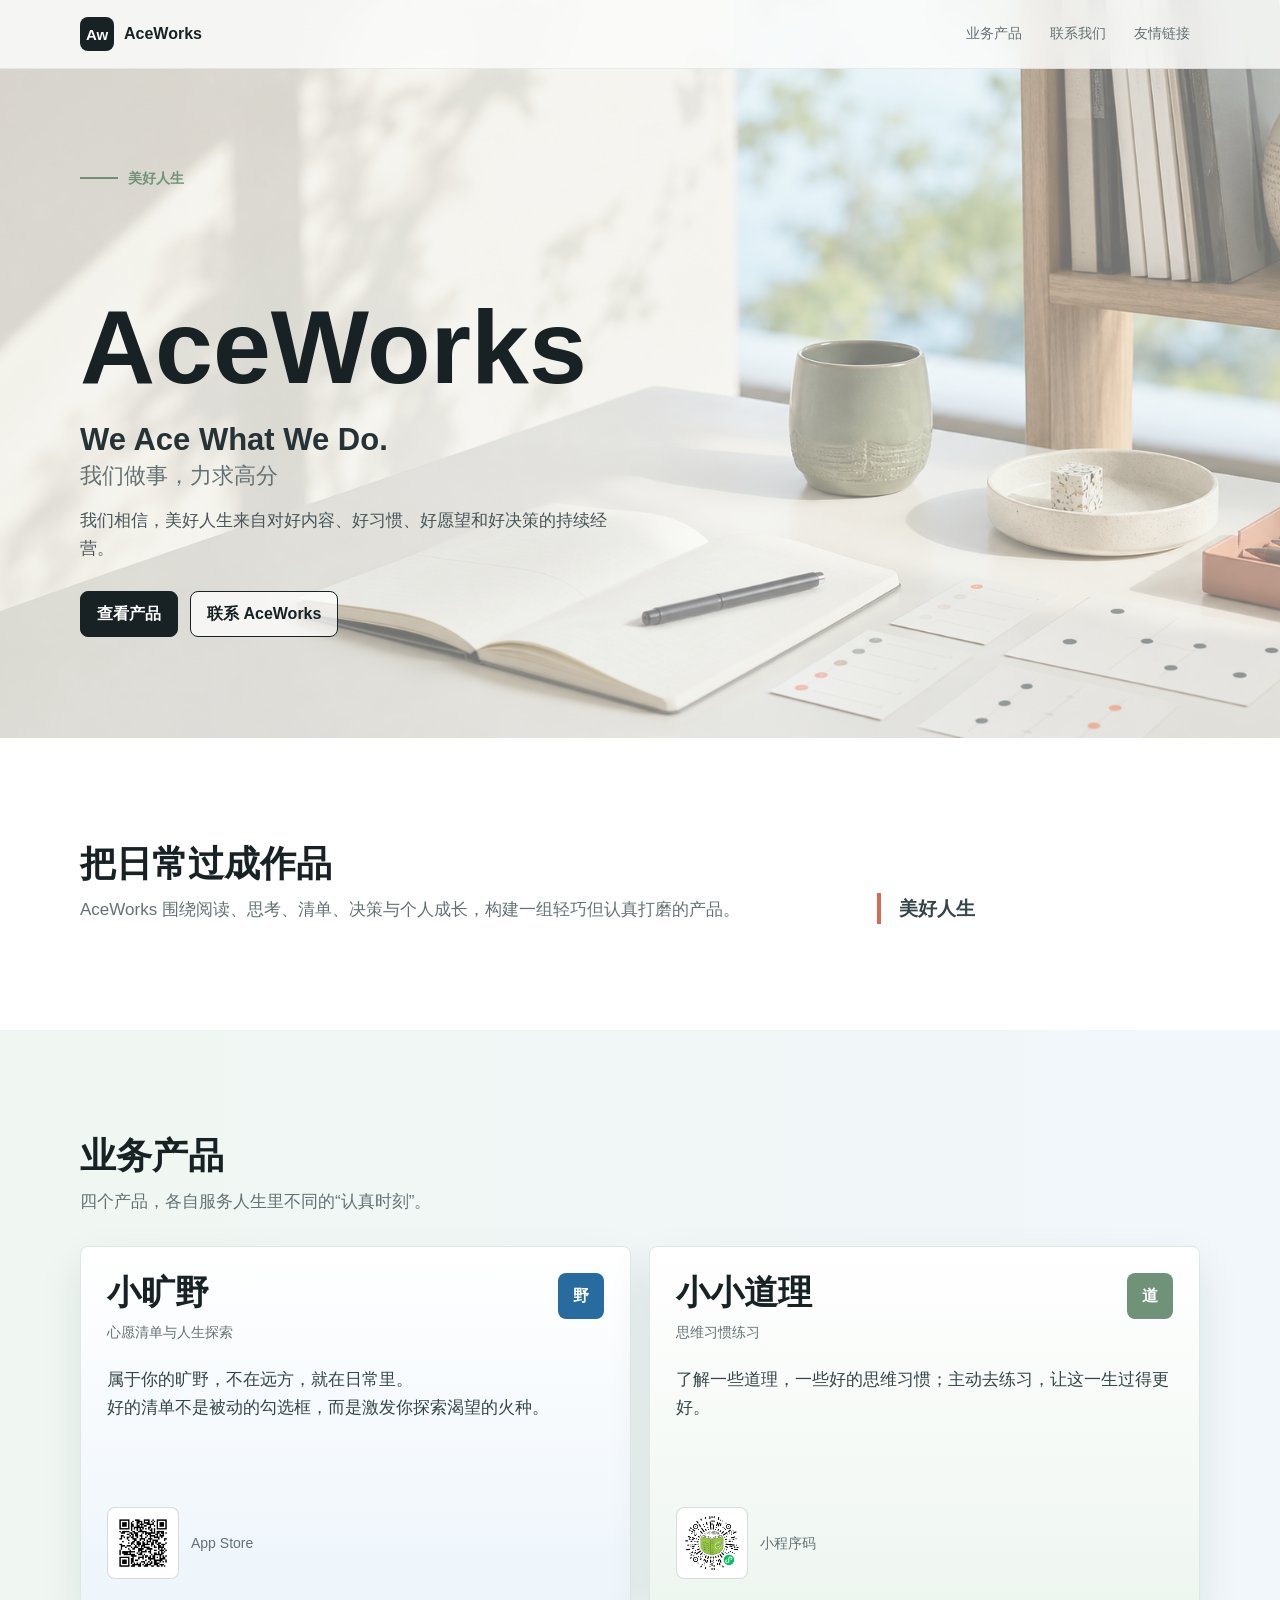
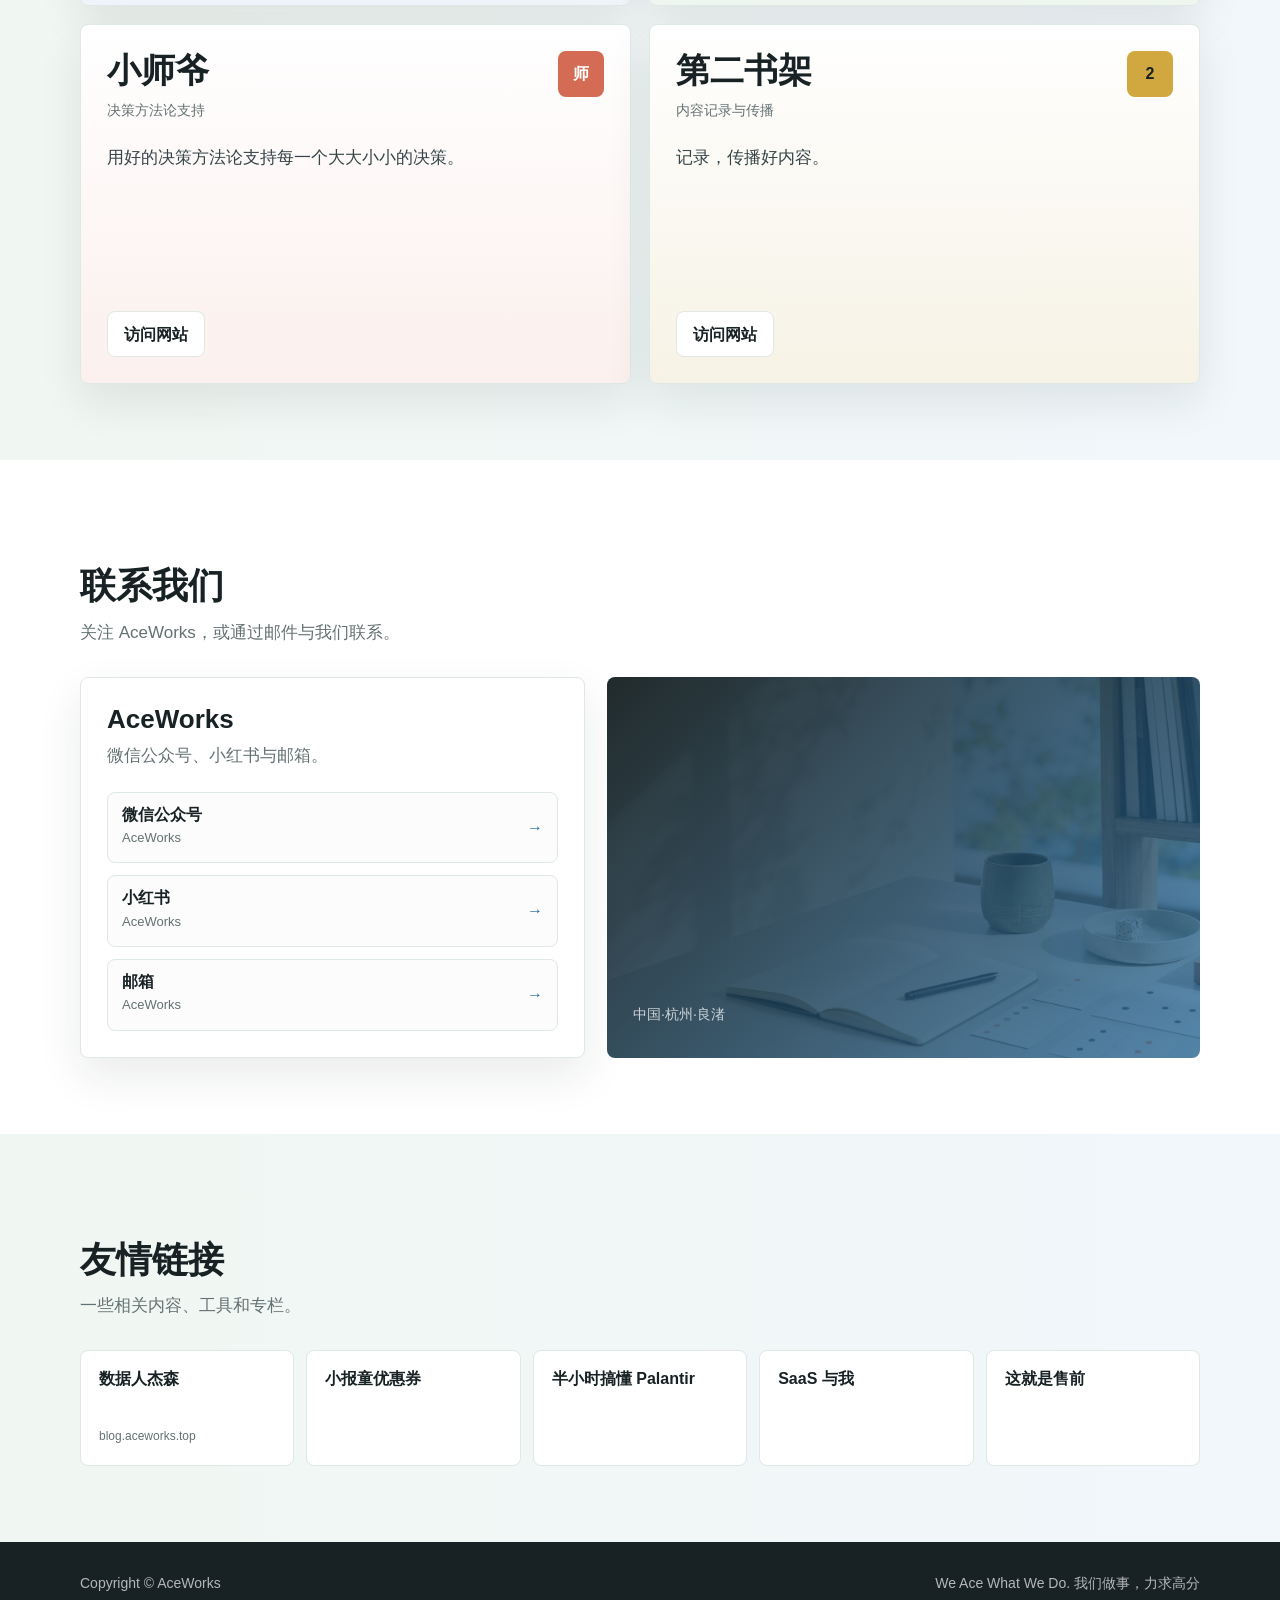
==== commit 5f1d3f60: "seo optimize" ====
--- a/index.html
+++ b/index.html
@@ -4,7 +4,15 @@
   <meta charset="utf-8">
   <meta name="viewport" content="width=device-width, initial-scale=1">
   <title>AceWorks｜我们做事，力求高分</title>
-  <meta name="description" content="AceWorks 公司介绍首页。我们做事，力求满分。理念：美好人生。">
+  <meta name="description" content="AceWorks 公司介绍首页。我们做事，力求高分。理念：美好人生。">
+  <meta
+      name="keywords"
+      content="小旷野,第二书架,美好人生,小小道理,小报童优惠券"
+    />
+  <link rel="canonical" href="https://www.aceworks.top/">
+  <link rel="icon" href="/favicon.svg" type="image/svg+xml">
+  <link rel="icon" href="/favicon.ico" sizes="any">
+  <link rel="apple-touch-icon" href="/apple-touch-icon.png">
   <link rel="stylesheet" href="assets/styles.css">
   <!-- Google tag (gtag.js) -->
 <script async src="https://www.googletagmanager.com/gtag/js?id=G-B9Q34EMZPG"></script>
@@ -209,7 +217,7 @@
   <footer class="site-footer">
     <div class="footer-inner">
       <span>Copyright © AceWorks</span>
-      <span>We Ace What We Do. 我们做事，力求满分</span>
+      <span>We Ace What We Do. 我们做事，力求高分</span>
     </div>
   </footer>
 
